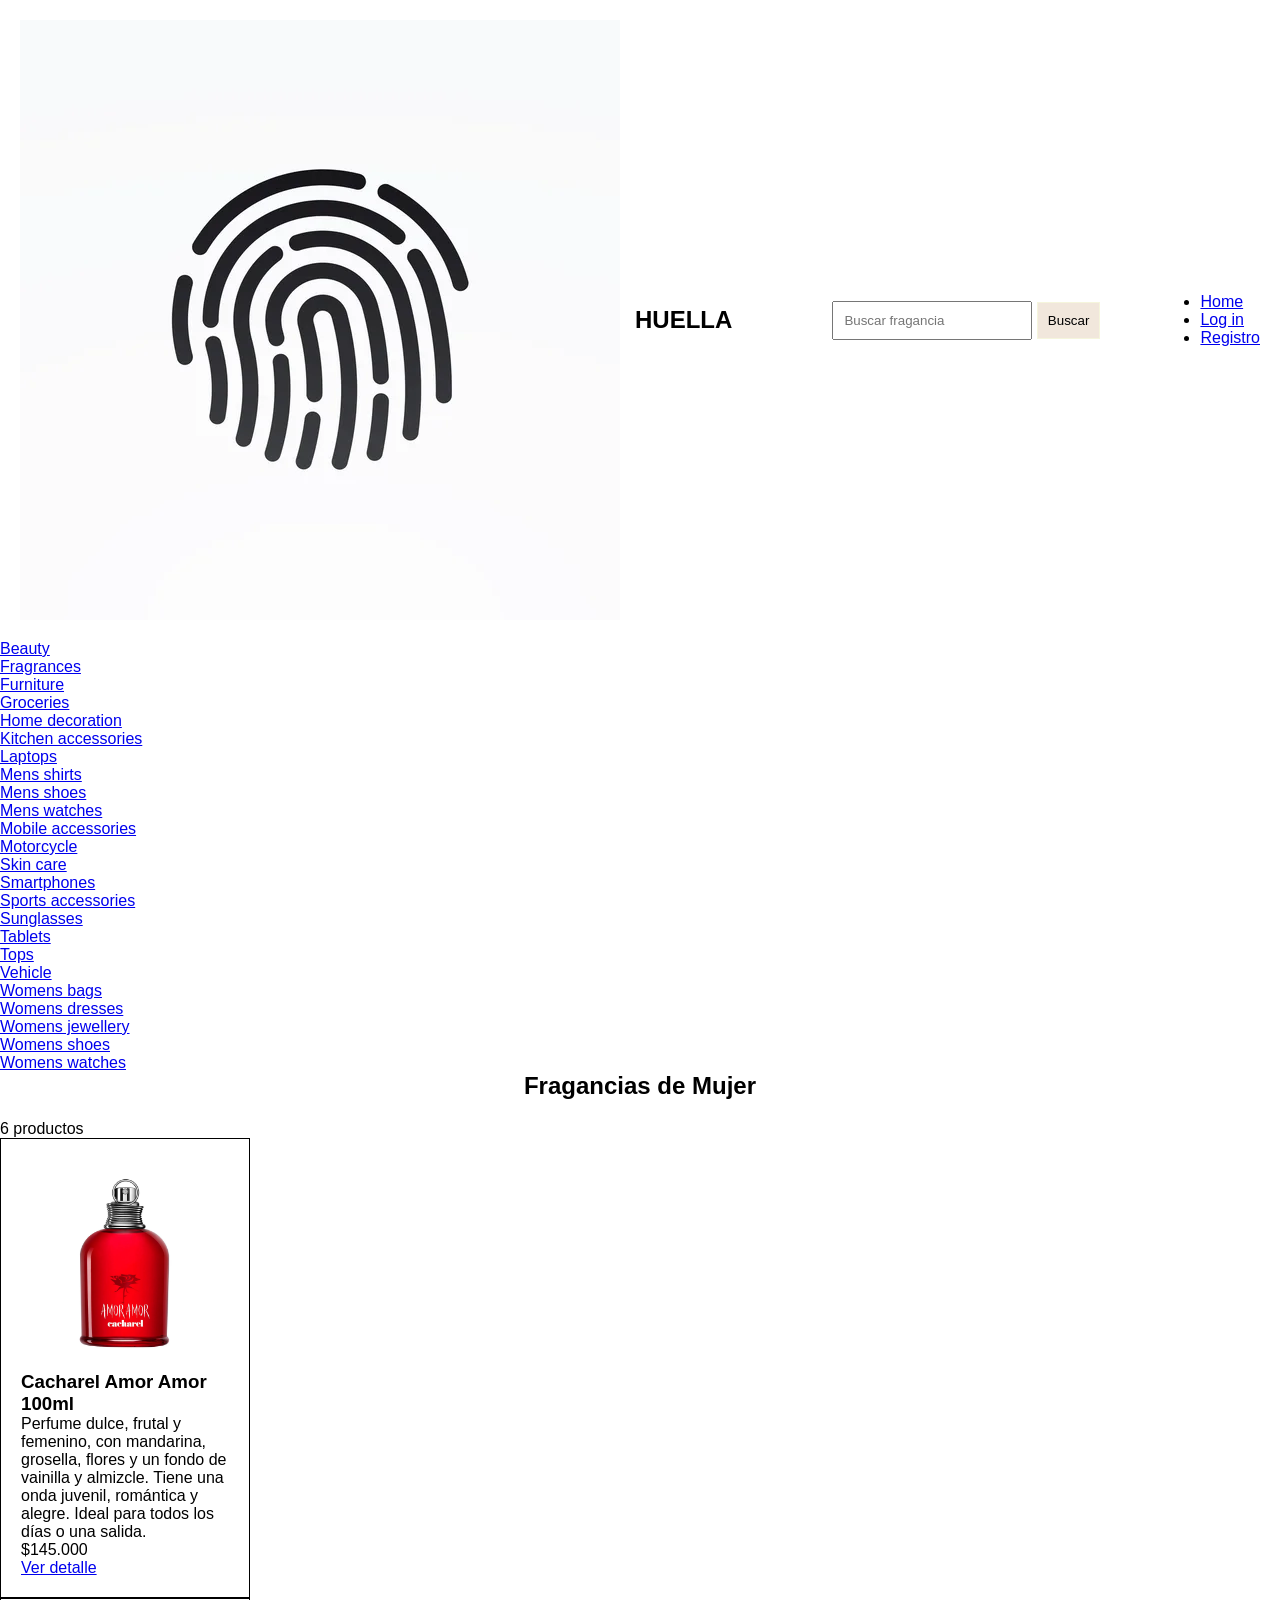
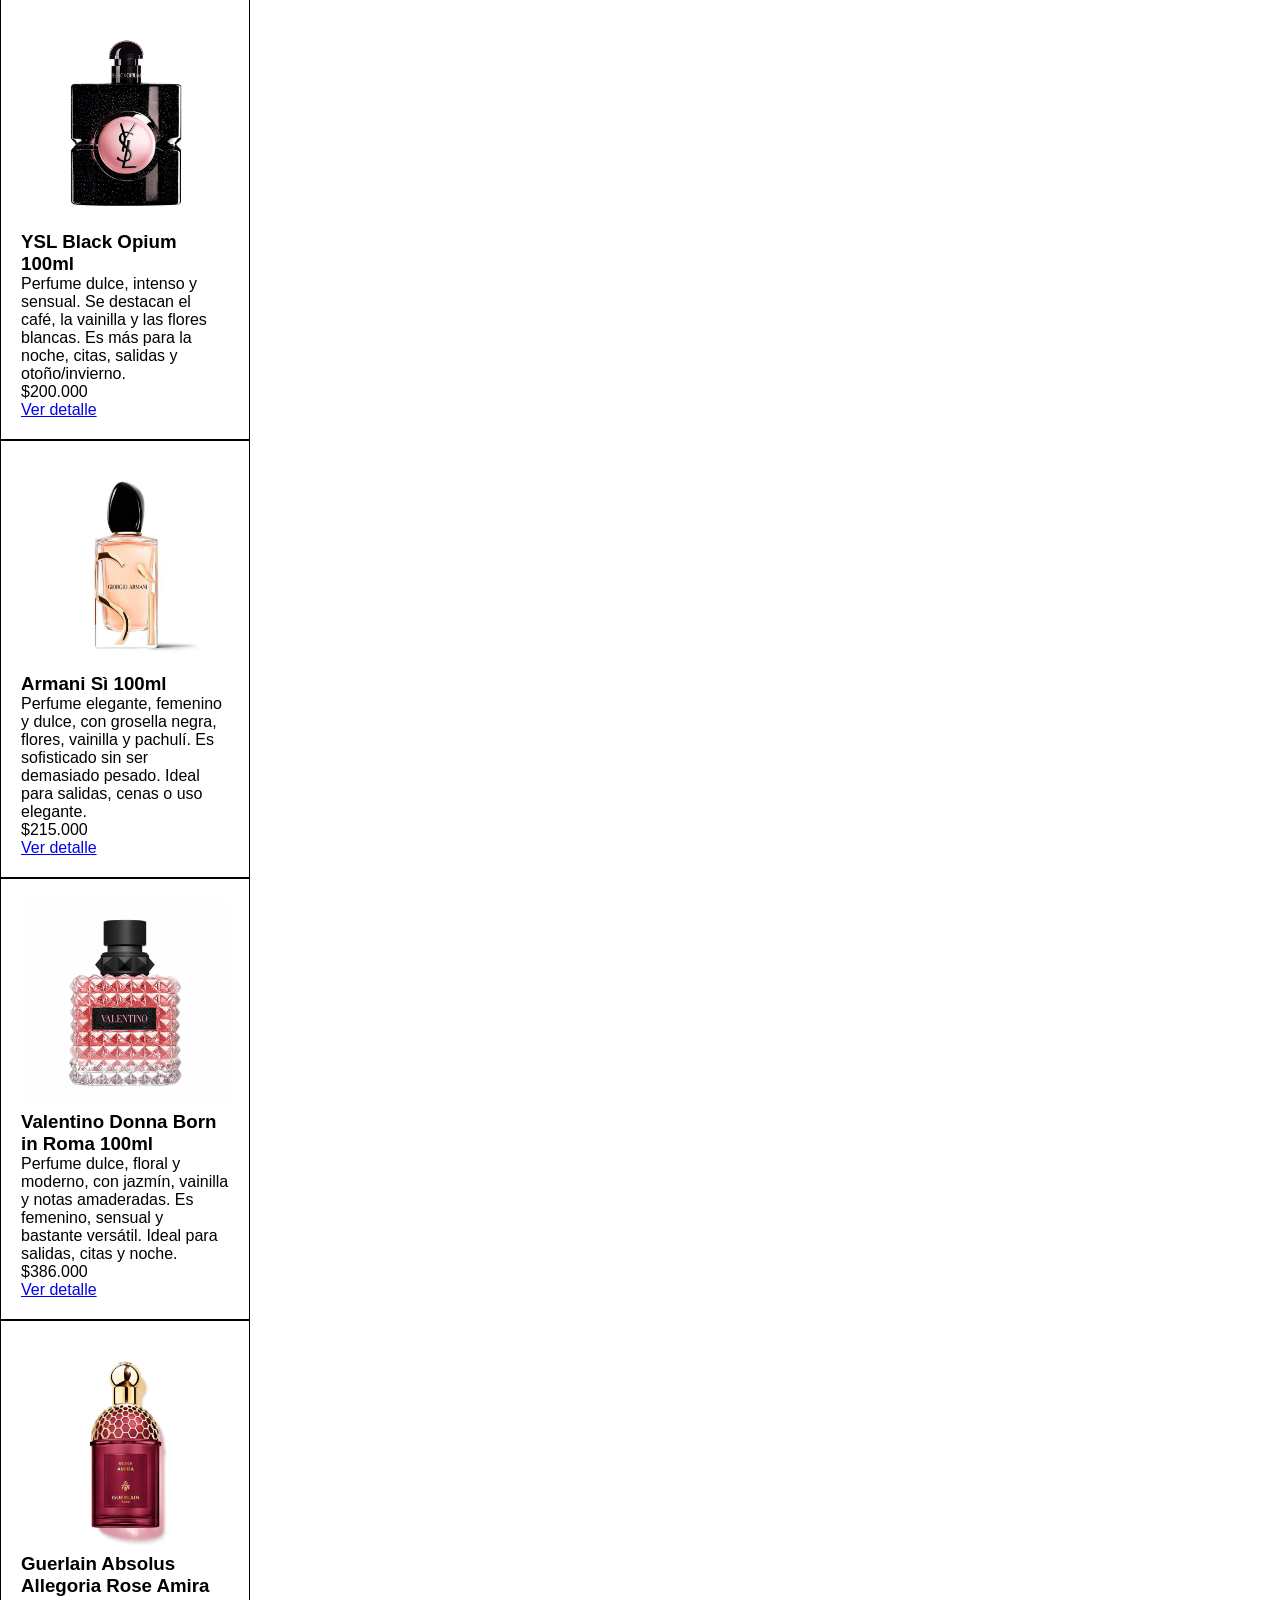
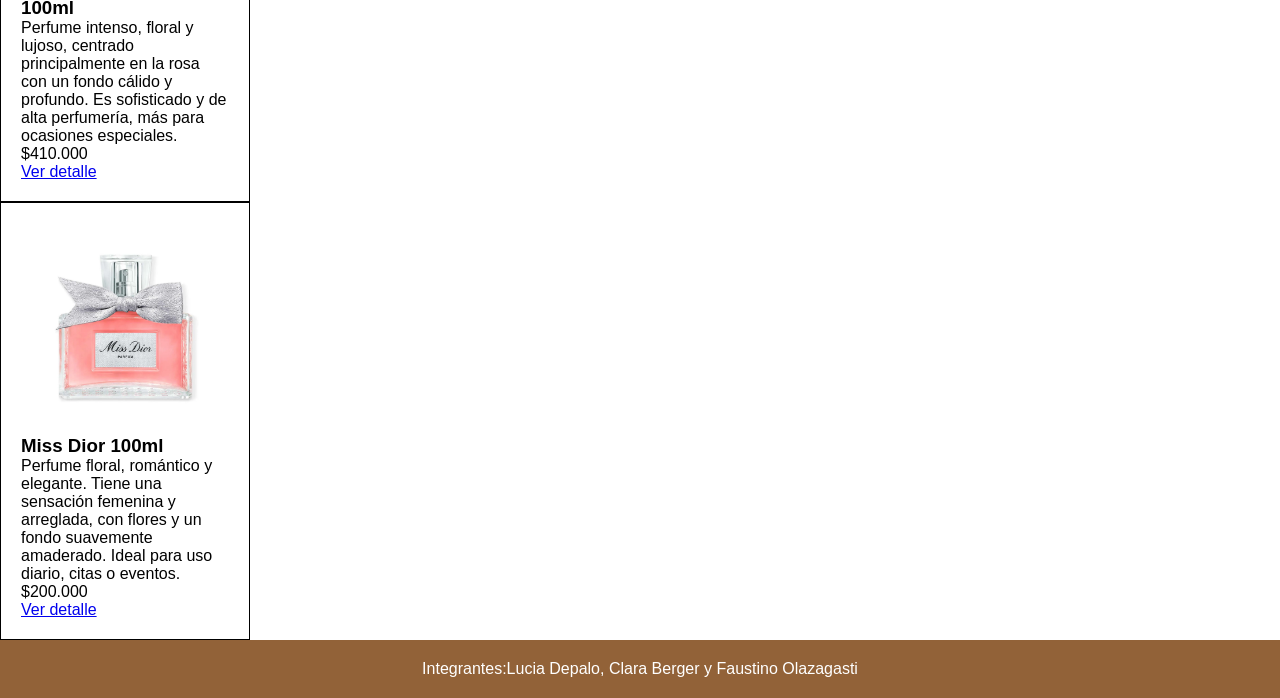
==== category.html @ 7665c1ec "Le pusimos mayusculas a todas las categorias" ====
<!DOCTYPE html>
<html lang="es">
<head>
    <meta charset="UTF-8">
    <link rel="stylesheet" href="./css/styles.css">
    <meta name="viewport" content="width=device-width, initial-scale=1.0">
    <title>Fragancias</title>
</head>
<body>
    <header class="header">
        <a class="marca" href="./index.html">
            <img class="headerlogoimg" src="./archivos.img/huella.jpg" alt="logo huella">
            <h1 class="headerlogotxt"> HUELLA </h1>
        </a>
    <form class="buscador" action="./searchresult.html" method="get">
        <input class="buscadorinput" type="text" name="busqueda" placeholder="Buscar fragancia">
        <button class="buscadorboton" type="submit">Buscar</button>
    </form>
        <nav class="navusuario">
            <ul class="navusuariolista">
                <li><a class="navusuariolink" href="./index.html">Home</a></li>
                <li><a class="navusuariolink" href="./login.html">Log in</a></li>
                <li><a class="navusuariolink" href="./register.html">Registro</a></li>
            </ul>
        </nav>
    </header>
    <nav>
        <ul class="navcategoriaslista">
            <li><a href="./category.html">Beauty</a></li>
            <li><a href="./category.html">Fragrances</a></li>
            <li><a href="./category.html">Furniture</a></li>
            <li><a href="./category.html">Groceries</a></li>
            <li><a href="./category.html">Home decoration</a></li>
            <li><a href="./category.html">Kitchen accessories</a></li>
            <li><a href="./category.html">Laptops</a></li>
            <li><a href="./category.html">Mens shirts</a></li>
            <li><a href="./category.html">Mens shoes</a></li>
            <li><a href="./category.html">Mens watches</a></li>
            <li><a href="./category.html">Mobile accessories</a></li>
            <li><a href="./category.html">Motorcycle</a></li>
            <li><a href="./category.html">Skin care</a></li>
            <li><a href="./category.html">Smartphones</a></li>
            <li><a href="./category.html">Sports accessories</a></li>
            <li><a href="./category.html">Sunglasses</a></li>
            <li><a href="./category.html">Tablets</a></li>
            <li><a href="./category.html">Tops</a></li>
            <li><a href="./category.html">Vehicle</a></li>
            <li><a href="./category.html">Womens bags</a></li>
            <li><a href="./category.html">Womens dresses</a></li>
            <li><a href="./category.html">Womens jewellery</a></li>
            <li><a href="./category.html">Womens shoes</a></li>
            <li><a href="./category.html">Womens watches</a></li>
        </ul>
    </nav>

    <main class="contenido">
    <section class="seccion" id="categoria">
        
        <div class="categoriacabecera">
        <h2 class="secciontitulo">Fragancias de Mujer</h2>
        <p class="contadorcategoria">6 productos</p>
        </div>

        <div class="grillaproductos">
         <article class="productocard">
            <div class="productocardimg">
            <img src="./archivos.img/cacharelamoramor.webp" alt="Perfume Cacharel Amor Amor">
            </div>

            <div class="productocardinfo">
            <h3>Cacharel Amor Amor 100ml</h3>
            <p>Perfume dulce, frutal y femenino, con mandarina, grosella, flores y un fondo de vainilla y almizcle. Tiene una onda juvenil, romántica y alegre. Ideal para todos los días o una salida.</p>
            <p>$145.000</p>
            <a href="./product.html">Ver detalle</a>
            </div>
        </article>
        <article class="productocard">
            <div class="productocardimg">
            <img src="./archivos.img/blackopiumysl.webp" alt="YSL Black Opium">
            </div>

            <div class="productocardinfo">
            <h3>YSL Black Opium 100ml</h3>
            <p> Perfume dulce, intenso y sensual. Se destacan el café, la vainilla y las flores blancas. Es más para la noche, citas, salidas y otoño/invierno.</p>
            <p>$200.000</p>
            <a href="./product.html">Ver detalle</a>
            </div>
        </article>
        <article class="productocard">
            <div class="productocardimg">
            <img src="./archivos.img/siarmani.webp" alt="Armani Sì">
            </div>

            <div class="productocardinfo">
            <h3>Armani Sì 100ml</h3>
            <p>Perfume elegante, femenino y dulce, con grosella negra, flores, vainilla y pachulí. Es sofisticado sin ser demasiado pesado. Ideal para salidas, cenas o uso elegante.</p>
             <p>$215.000</p>
            <a href="./product.html">Ver detalle</a>
            </div>
        </article>
         <article class="productocard">

            <div class="productocardimg">
            <img src="./archivos.img/valentinoborninroma.webp" alt="Valentino Donna Born in Roma">
            </div>

            <div class="productocardinfo">
            <h3>Valentino Donna Born in Roma 100ml</h3>
            <p> Perfume dulce, floral y moderno, con jazmín, vainilla y notas amaderadas. Es femenino, sensual y bastante versátil. Ideal para salidas, citas y noche.</p>
             <p>$386.000</p>
            <a href="./product.html">Ver detalle</a>
            </div>
        </article>
        <article class="productocard">
            <div class="productocardimg">
            <img src="./archivos.img/guerlianroseamira.webp" alt="Guerlain Absolus Allegoria Rose Amira">
            </div>

            <div class="productocardinfo">
            <h3>Guerlain Absolus Allegoria Rose Amira 100ml</h3>
            <p>Perfume intenso, floral y lujoso, centrado principalmente en la rosa con un fondo cálido y profundo. Es sofisticado y de alta perfumería, más para ocasiones especiales.</p>
             <p>$410.000</p>
            <a href="./product.html">Ver detalle</a>
              <div class="productocardinfo"></div>
        </article>
        <article class="productocard">
            <div class="productocardimg">
            <img src="./archivos.img/missdior.webp" alt="Miss Dior">
            </div>

            <div class="productocardinfo">
            <h3>Miss Dior 100ml</h3>
            <p> Perfume floral, romántico y elegante. Tiene una sensación femenina y arreglada, con flores y un fondo suavemente amaderado. Ideal para uso diario, citas o eventos.</p>
            <p>$200.000</p>
            <a href="./product.html">Ver detalle</a>
            </div>
        </article>
        </div>
    </section>
</main>
    <footer class="footer">
        <p class="footertexto">Integrantes:Lucia Depalo, Clara Berger y Faustino Olazagasti</p>
    </footer>

</body>
</html>
---- css/styles.css ----
*{
    box-sizing: border-box;
    margin: 0; 
    padding: 0;
}

body {
    font-family: Arial, sans-serif;
}

header {
    display: flex;
    justify-content: space-between;
    align-items: center;
    padding: 20px;
}
header h1 {
    font-size: 24px;
    color: black;
    margin-left: 15px;
}

.logo {
    width: 70px;
}
header input {
    padding: 10px;
    width: 200px;
}
header form {
    padding: 10px;
}
header button {
    padding: 10px;
    background-color:rgb(241, 231, 220) ;
    color: black;
    border: 1px solid beige;
}

.formulario {
    width: 450px;
    padding: 20px;
    border: 1px solid beige;
    background-color: rgb(241, 231, 220);
}
.formularioinput {
    width: 100%;
    padding: 10px;
}
.formularioespacio {
    margin-bottom: 15px;
}
.formulariolink {
    display: block;
    text-align: center;
    margin-top: 15px;
    color: black;
}
.botoningresar {
    width: 100%;
    padding: 10px;
    background-color: rgb(146, 98, 56);
    color: white;
    border: none;
}
.secciontitulo {
    text-align: center;
    margin-bottom: 20px;
}
.marca{
    display: flex;
    align-items: center;
    text-decoration: none;
}

.nav-principal ul{
    display: flex;
    list-style: none;
}
.nav-principal li{
    padding: 10px;
    
}
.nav-principal a {
    color: black;
    text-decoration: none;
}
.nav-secundario {
    width: 200px;
    padding: 20px;
    background-color: rgb(241, 231, 220);
}

.nav-secundario ul{
    display: flex;
    flex-direction: column;
    list-style: none;
}

.nav-secundario li {
    padding: 10px;
    border-bottom: 1px solid black;
}
.nav-secundario a {
    color: black;
    text-decoration: none;
}
article {
    width: 250px;
    padding: 20px;
    border: 1px solid black;
}

article img {
    width: 100%;
}

.contenedor-productos {
    display: flex;
    flex-wrap: wrap;
    justify-content: space-between;
    padding: 20px;
}

.contenido-principal {
    display: flex;
}

.contenido-productos {
    display: flex;
    flex-direction: column;
}

.boton-detalle {
    background-color: rgb(146, 98, 56);
    color: white; 
    padding: 10px;
    text-decoration: none;
}
.contenido-login {
    width: 100%;
    display: flex;
    justify-content: center;
    align-items: flex-start;
    padding: 200px;

}
.contenido-register {
    width: 100%;
    display: flex;
    justify-content: center;
    align-items: flex-start;
    padding: 200px;
}

.imagen-blackopium {
    width: 550px;
    padding: 30px;
}
.nombre-perfume{
    font-size: 32px;
    margin: 10px 0;
}
.contenido-blackopium {
     width: 100%;
    padding: 30px;
}
.detalle-blackopium {
    padding: 20px;
}
.producto-info {
    width: 450px;
    padding: 30px;
    margin: 80px;
}
.producto-imagen {
    display: flex;
    align-items: center;
    justify-content: space-between;

}
.precio {
    font-size: 24px;
    font-weight: bold;
    margin: 20px 0;
}
.marca-product {
    font-size: 20px;
}
.datos-producto {
    background-color: rgb(241, 231, 220);
    padding: 15px;
}
.datos-producto ul {
    display: flex;
    list-style: none;
}
.datos-producto li {
    background-color: white;
    padding: 8px;
    margin: 5px;
}
.reviews {
    margin: 20px;
}
.reviews article {
    width: 30%;
    padding: 25px;
    border: 2px solid beige;
}
.reviews-contenedor {
    display: flex;
    flex-wrap: wrap;
    justify-content: space-between;
}

footer{
    padding: 20px;
    text-align: center;
    background-color: rgb(146, 98, 56);
    color: white;
}

@media (max-width: 768px){
header {
   flex-direction: column;
}
.contenido-principal{
    flex-direction: column;
}
article{
    width: 100%;
}
.nav-secundario {
    width: 100%;
}
.nav-principal ul{
    justify-content: center;
}
.nav-principal li{
   padding: 7px;
}
header form{
    padding: 10px;
}
header input {
    padding: 8px;
}
header button {
    padding: 8px;
}
}
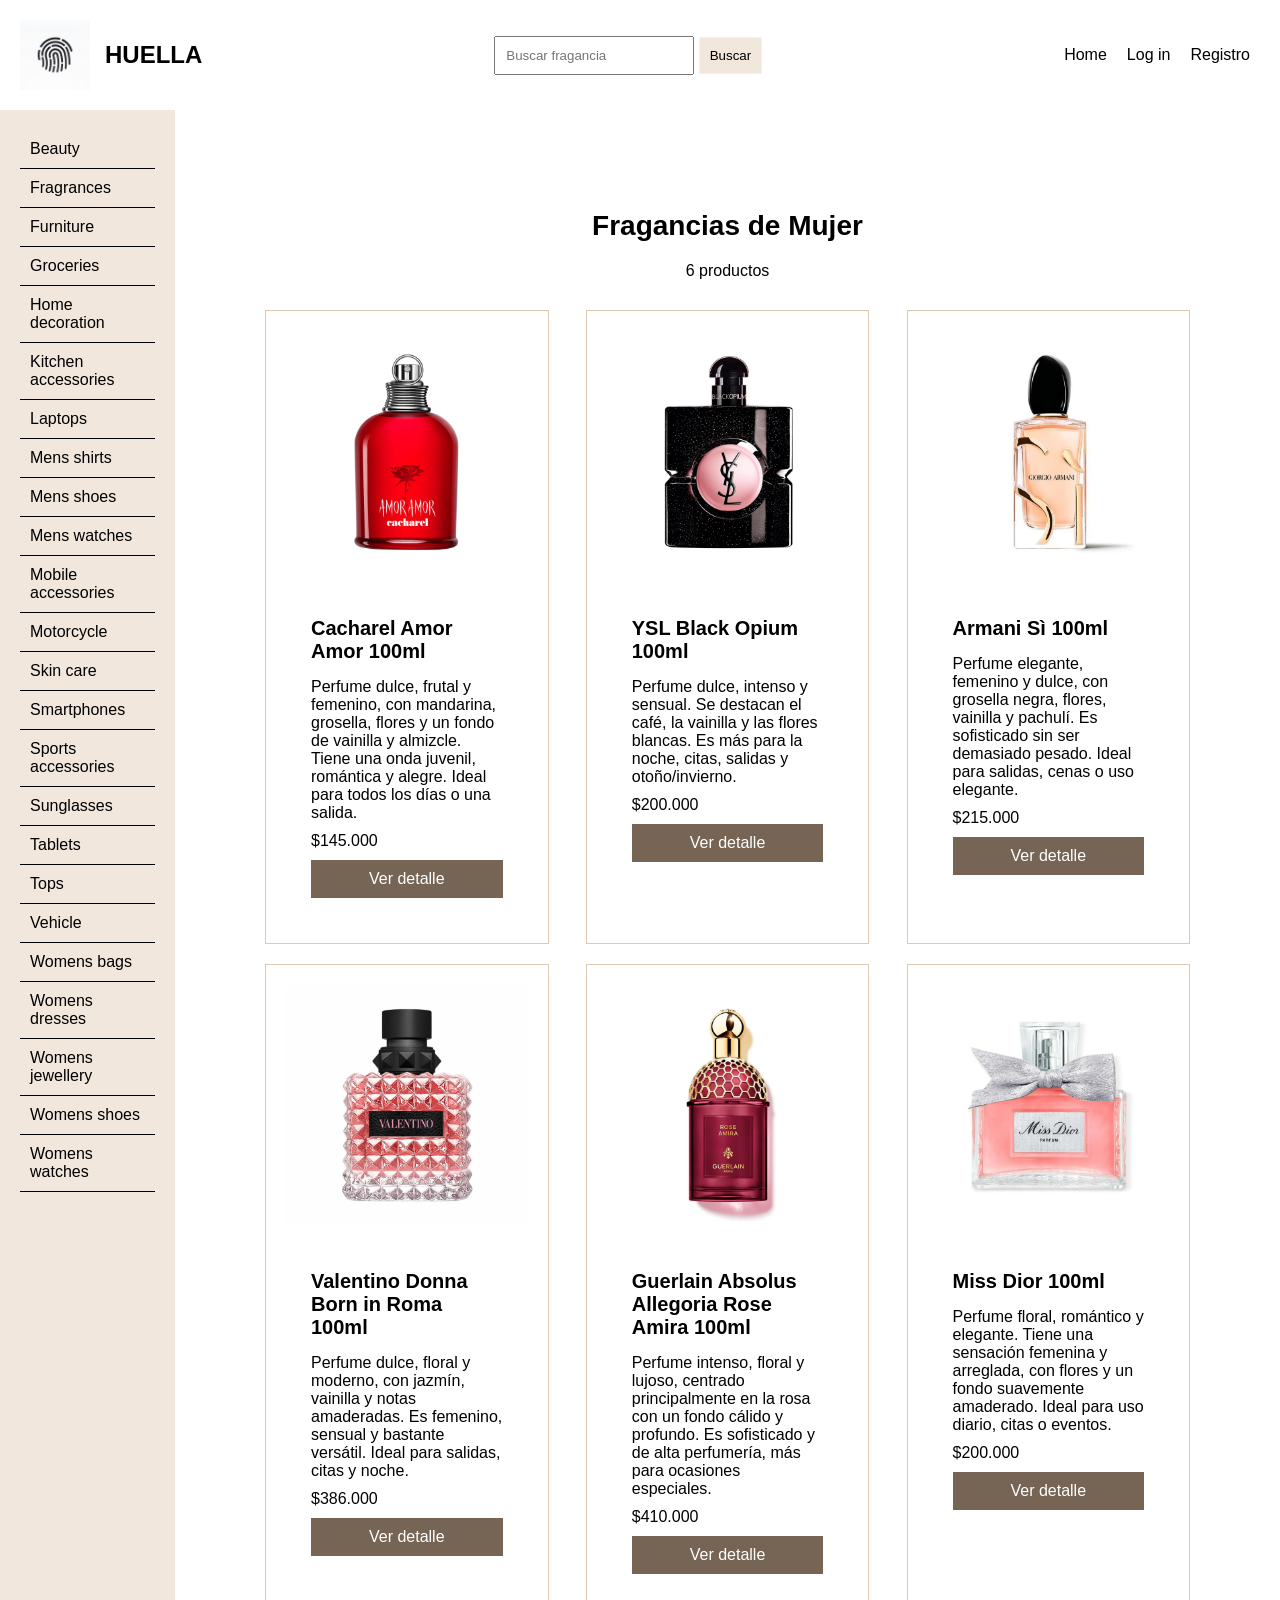
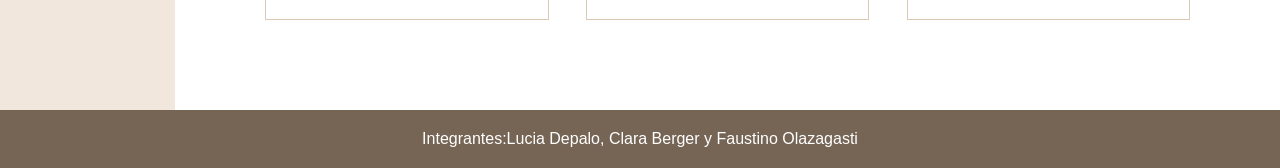
==== commit 32bbb508: "ya casi terminamos el css" ====
--- a/category.html
+++ b/category.html
@@ -9,14 +9,14 @@
 <body>
     <header class="header">
         <a class="marca" href="./index.html">
-            <img class="headerlogoimg" src="./archivos.img/huella.jpg" alt="logo huella">
+            <img class="logo" src="./archivos.img/huella.jpg" alt="logo huella">
             <h1 class="headerlogotxt"> HUELLA </h1>
         </a>
     <form class="buscador" action="./searchresult.html" method="get">
         <input class="buscadorinput" type="text" name="busqueda" placeholder="Buscar fragancia">
         <button class="buscadorboton" type="submit">Buscar</button>
     </form>
-        <nav class="navusuario">
+        <nav class="nav-principal">
             <ul class="navusuariolista">
                 <li><a class="navusuariolink" href="./index.html">Home</a></li>
                 <li><a class="navusuariolink" href="./login.html">Log in</a></li>
@@ -24,8 +24,9 @@
             </ul>
         </nav>
     </header>
-    <nav>
-        <ul class="navcategoriaslista">
+    <div class="contenido-principal">
+    <nav class="nav-secundario">
+        <ul>
             <li><a href="./category.html">Beauty</a></li>
             <li><a href="./category.html">Fragrances</a></li>
             <li><a href="./category.html">Furniture</a></li>
@@ -121,7 +122,7 @@
             <p>Perfume intenso, floral y lujoso, centrado principalmente en la rosa con un fondo cálido y profundo. Es sofisticado y de alta perfumería, más para ocasiones especiales.</p>
              <p>$410.000</p>
             <a href="./product.html">Ver detalle</a>
-              <div class="productocardinfo"></div>
+        </div>
         </article>
         <article class="productocard">
             <div class="productocardimg">
@@ -138,6 +139,7 @@
         </div>
     </section>
 </main>
+ </div>
     <footer class="footer">
         <p class="footertexto">Integrantes:Lucia Depalo, Clara Berger y Faustino Olazagasti</p>
     </footer>
--- a/css/styles.css
+++ b/css/styles.css
@@ -59,7 +59,7 @@
 .botoningresar {
     width: 100%;
     padding: 10px;
-    background-color: rgb(146, 98, 56);
+    background-color: rgb(118, 101, 85);
     color: white;
     border: none;
 }
@@ -108,7 +108,7 @@
 article {
     width: 250px;
     padding: 20px;
-    border: 1px solid black;
+    border: 1px solid  rgb(221, 201, 180);
 }
 
 article img {
@@ -118,8 +118,16 @@
 .contenedor-productos {
     display: flex;
     flex-wrap: wrap;
-    justify-content: space-between;
-    padding: 20px;
+    justify-content: space-around;
+    padding: 20px;
+}
+.contenedor-productos article {
+    width: 18%;
+    margin: 10px;
+}
+
+.contenedor-productos article h3 {
+    margin: 10px 0;
 }
 
 .contenido-principal {
@@ -132,10 +140,13 @@
 }
 
 .boton-detalle {
-    background-color: rgb(146, 98, 56);
+    background-color: rgb(118, 101, 85);
     color: white; 
     padding: 10px;
     text-decoration: none;
+    display: block;
+    margin: 10px 0;
+    text-align: center;
 }
 .contenido-login {
     width: 100%;
@@ -143,7 +154,6 @@
     justify-content: center;
     align-items: flex-start;
     padding: 200px;
-
 }
 .contenido-register {
     width: 100%;
@@ -160,6 +170,10 @@
 .nombre-perfume{
     font-size: 32px;
     margin: 10px 0;
+}
+.parrafo-producto {
+    font-size: 16px;
+    margin: 15px 0;
 }
 .contenido-blackopium {
      width: 100%;
@@ -173,6 +187,9 @@
     padding: 30px;
     margin: 80px;
 }
+.producto-info p {
+    margin: 10px 0;
+}
 .producto-imagen {
     display: flex;
     align-items: center;
@@ -180,7 +197,7 @@
 
 }
 .precio {
-    font-size: 24px;
+    font-size: 20px;
     font-weight: bold;
     margin: 20px 0;
 }
@@ -188,8 +205,8 @@
     font-size: 20px;
 }
 .datos-producto {
-    background-color: rgb(241, 231, 220);
-    padding: 15px;
+    background-color: rgb(249, 243, 236);
+    padding: 20px;
 }
 .datos-producto ul {
     display: flex;
@@ -198,28 +215,148 @@
 .datos-producto li {
     background-color: white;
     padding: 8px;
-    margin: 5px;
+    margin: 15px;
 }
 .reviews {
-    margin: 20px;
+    margin: 30px;
+}
+.reviews h2 {
+    margin: 0 0 20px 0;
 }
 .reviews article {
     width: 30%;
     padding: 25px;
-    border: 2px solid beige;
+    border: 2px solid rgb(221, 201, 180);
 }
 .reviews-contenedor {
     display: flex;
     flex-wrap: wrap;
     justify-content: space-between;
 }
+.review-rating {
+    font-size: 22px;
+    font-weight: bold;
+    color: rgb(221, 201, 180);
+    margin: 20px 0;
+}
+
+.review-comentario {
+    font-size: 16px;
+    margin: 10px 0;
+}
+
+.review-usuario {
+    font-size: 15px;
+    font-weight: bold;
+    margin: 20px 0;
+}
+
+.review-fecha {
+    font-size: 13px;
+    color: rgb(118, 101, 85)
+}
+
+
+
+
+.contenido {
+    width: 100%;
+    padding: 80px;
+}
+.productocard {
+    width: 600px;
+    display: flex;
+    flex-direction: column;
+    align-items: center;
+    padding: 25px;
+    border: 1px solid rgb(221, 201, 180);
+}
+
+.productocardimg img {
+    width: 180px;
+}
+
+.productocardinfo {
+    padding: 25px;
+}
+.productocardinfo h3 {
+    font-size: 22px;
+    margin: 0 0 15px 0;
+}
+.precio-search {
+    font-size: 22px;
+    font-weight: bold;
+    margin: 15px 0;
+}
+.secciontitulo {
+    font-size: 28px;
+    margin: 20px 0;
+}
+
+.resultadosquery {
+    font-size: 16px;
+    margin: 15px 0;
+}
+.boton-search {
+    display: block;
+    background-color: black;
+    color: white;
+    padding: 10px;
+    text-decoration: none;
+    text-align: center;
+}
+
+
+
+
+
+
+.grillaproductos {
+    display: flex;
+    flex-wrap: wrap;
+    justify-content: space-between;
+}
+
+.grillaproductos .productocard {
+    width: 30%;
+    padding: 20px;
+    margin: 10px;
+}
+
+.grillaproductos .productocard img {
+    width: 100%;
+}
+.productocard h3 {
+    font-size: 20px;
+    margin: 15px 0;
+}
+
+.productocard p {
+    margin: 10px 0;
+}
+.productocard a {
+    display: block;
+    background-color: rgb(118, 101, 85);
+    color: white;
+    padding: 10px;
+    text-decoration: none;
+    text-align: center;
+}
+.categoriacabecera {
+    text-align: center;
+    margin: 20px;
+}
 
 footer{
     padding: 20px;
     text-align: center;
-    background-color: rgb(146, 98, 56);
+    background-color: rgb(118, 101, 85);
     color: white;
 }
+
+
+
+
 
 @media (max-width: 768px){
 header {
@@ -240,6 +377,7 @@
 .nav-principal li{
    padding: 7px;
 }
+
 header form{
     padding: 10px;
 }
@@ -249,5 +387,38 @@
 header button {
     padding: 8px;
 }
-}
-
+.grillaproductos .productocard {
+    width: 100%;
+}
+.productocard {
+    width: 100%;
+}
+
+.productocardinfo {
+    padding: 20px;
+}
+.reviews {
+    flex-direction: column;
+}
+
+.reviews article {
+    width: 100%;
+}
+.imagen-blackopium {
+    width: 100%;
+}
+.producto-imagen {
+    flex-direction: column;
+}
+
+.imagen-blackopium {
+    width: 100%;
+}
+
+.producto-info {
+    width: 100%;
+    margin: 0;
+    padding: 20px;
+}
+}
+
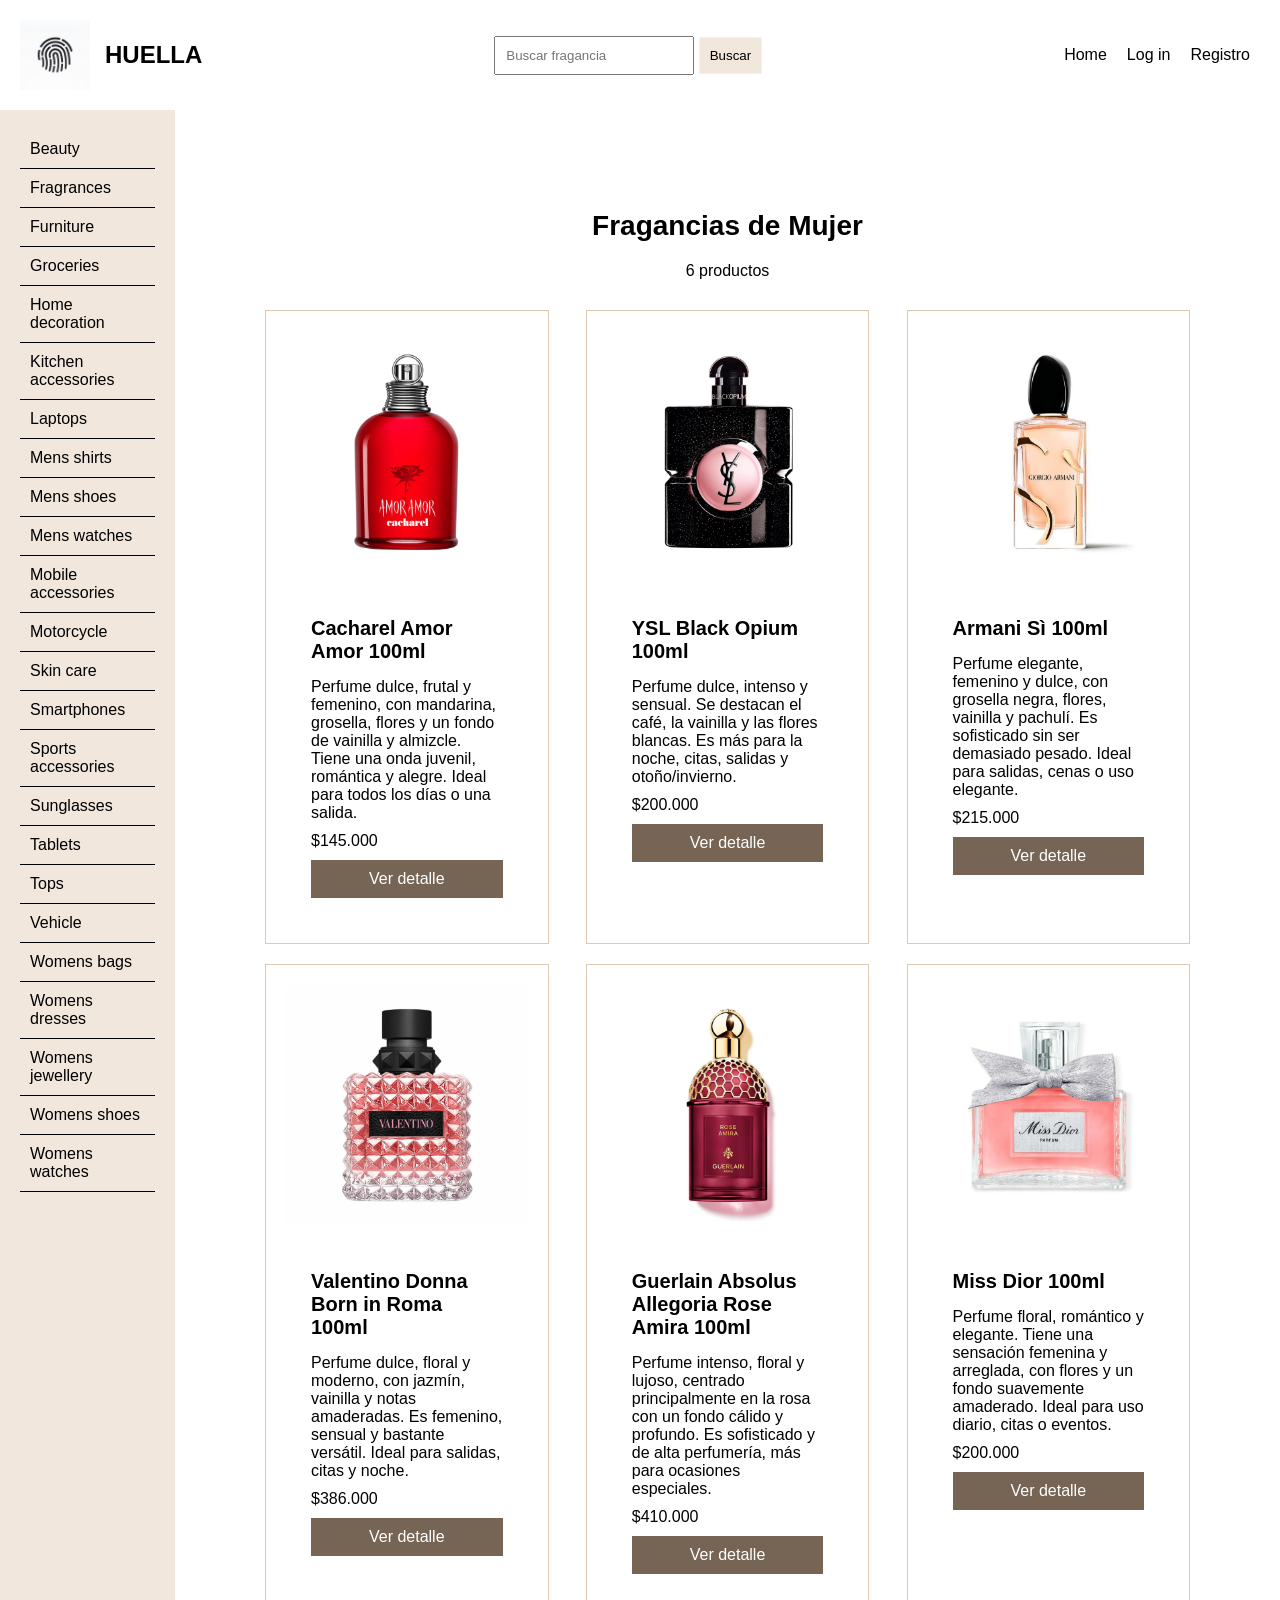
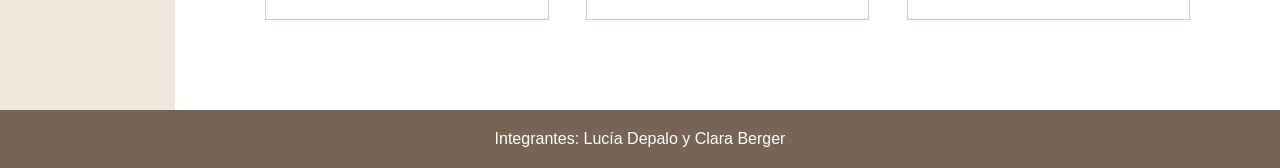
==== commit 356063f8: "terminamos el punto 2" ====
--- a/category.html
+++ b/category.html
@@ -140,9 +140,8 @@
     </section>
 </main>
  </div>
-    <footer class="footer">
-        <p class="footertexto">Integrantes:Lucia Depalo, Clara Berger y Faustino Olazagasti</p>
+ <footer class="footer">
+        <p class="footertexto">Integrantes: Lucía Depalo y Clara Berger </p>
     </footer>
-
 </body>
 </html>
--- a/css/styles.css
+++ b/css/styles.css
@@ -387,13 +387,15 @@
 header button {
     padding: 8px;
 }
+.contenedor-productos article {
+    width: 100%;
+}
 .grillaproductos .productocard {
     width: 100%;
 }
 .productocard {
     width: 100%;
-}
-
+}git
 .productocardinfo {
     padding: 20px;
 }
@@ -420,5 +422,16 @@
     margin: 0;
     padding: 20px;
 }
-}
-
+.formulario {
+    width: 100%;
+}
+
+.contenido-login {
+    width: 100%;
+    padding: 20px;
+}
+.contenido-register {
+    padding: 20px;
+}
+}
+
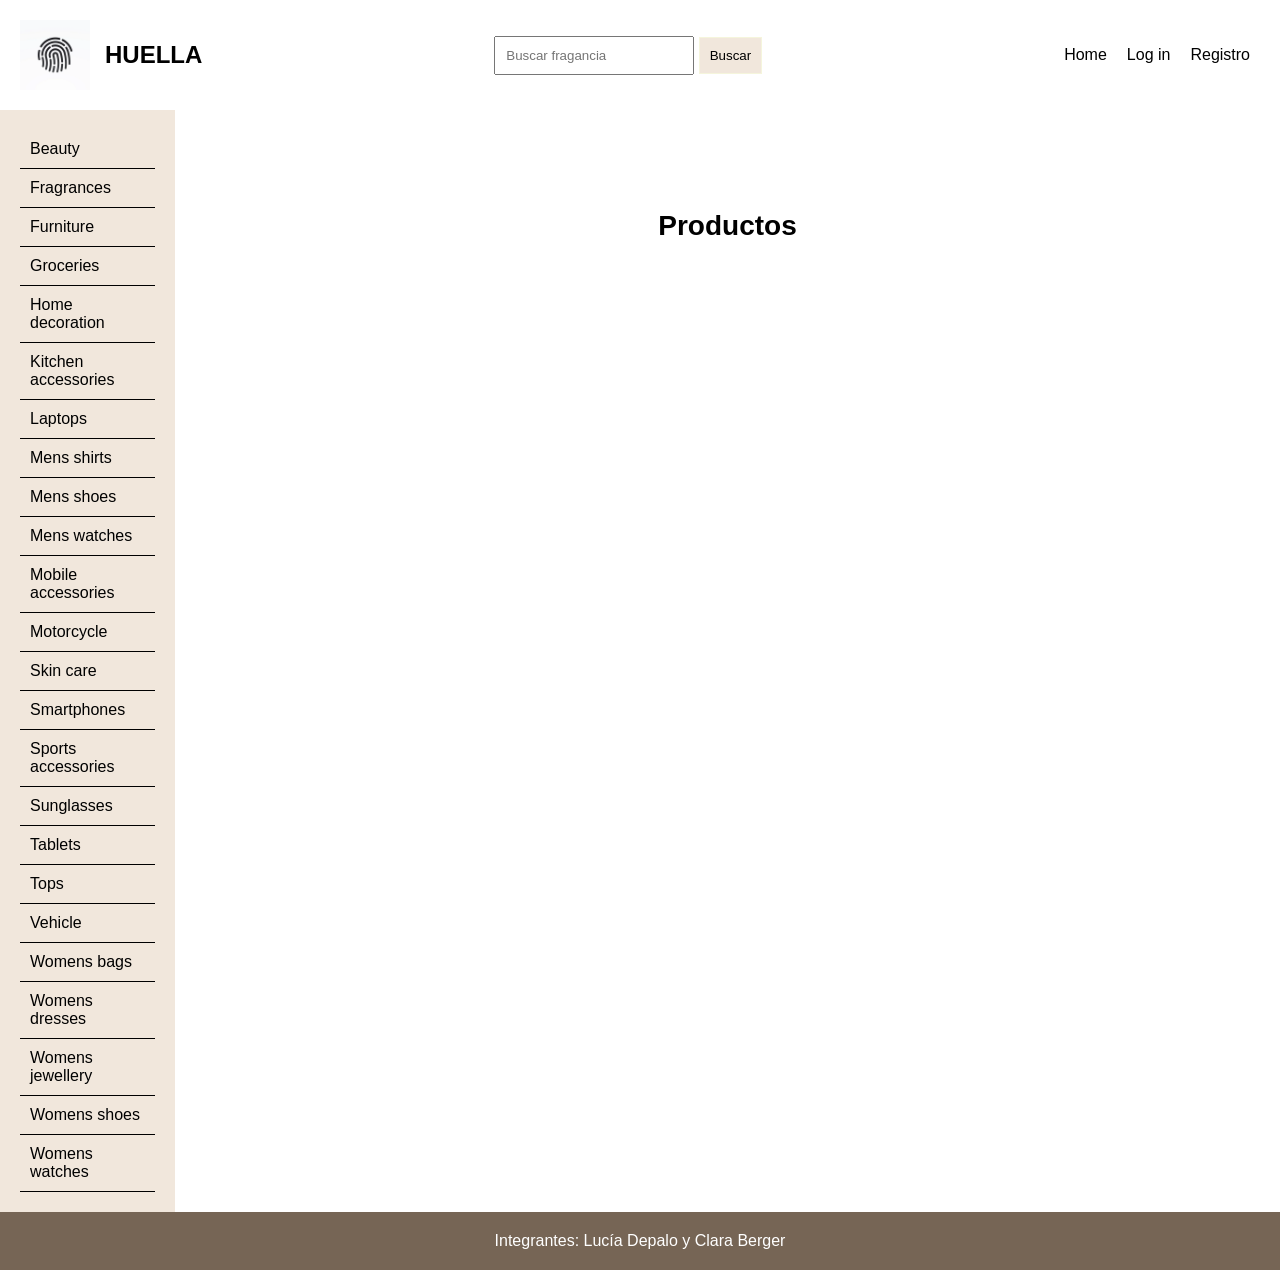
==== commit ab5e8013: "termine el punto 6 y cambie el src del logo de huella en todos los html" ====
--- a/category.html
+++ b/category.html
@@ -9,13 +9,14 @@
 <body>
     <header class="header">
         <a class="marca" href="./index.html">
-            <img class="logo" src="./archivos.img/huella.jpg" alt="logo huella">
+            <img class="logo" src="./img/huella.jpg" alt="logo huella">
             <h1 class="headerlogotxt"> HUELLA </h1>
         </a>
-    <form class="buscador" action="./searchresult.html" method="get">
-        <input class="buscadorinput" type="text" name="busqueda" placeholder="Buscar fragancia">
-        <button class="buscadorboton" type="submit">Buscar</button>
-    </form>
+   <form class="buscador form-busqueda" action="./search-results.html" method="get">
+    <input class="buscadorinput" type="text" name="busqueda" placeholder="Buscar fragancia">
+    <button class="buscadorboton" type="submit">Buscar</button>
+    <p class="error-busqueda"></p>
+</form>
         <nav class="nav-principal">
             <ul class="navusuariolista">
                 <li><a class="navusuariolink" href="./index.html">Home</a></li>
@@ -26,7 +27,7 @@
     </header>
     <div class="contenido-principal">
     <nav class="nav-secundario">
-        <ul>
+        <ul class="lista-categorias"> 
             <li><a href="./category.html">Beauty</a></li>
             <li><a href="./category.html">Fragrances</a></li>
             <li><a href="./category.html">Furniture</a></li>
@@ -54,94 +55,22 @@
         </ul>
     </nav>
 
-    <main class="contenido">
-    <section class="seccion" id="categoria">
-        
-        <div class="categoriacabecera">
-        <h2 class="secciontitulo">Fragancias de Mujer</h2>
-        <p class="contadorcategoria">6 productos</p>
+<main class="contenido">
+<section class="seccion" id="categoria">
+    <div class="categoriacabecera">
+        <h2 class="secciontitulo">Productos</h2>
+        <p class="contadorcategoria"></p>
         </div>
+    <div class="grillaproductos">
+    </div>
+</section>
+    </main>
+ </div>
 
-        <div class="grillaproductos">
-         <article class="productocard">
-            <div class="productocardimg">
-            <img src="./archivos.img/cacharelamoramor.webp" alt="Perfume Cacharel Amor Amor">
-            </div>
-
-            <div class="productocardinfo">
-            <h3>Cacharel Amor Amor 100ml</h3>
-            <p>Perfume dulce, frutal y femenino, con mandarina, grosella, flores y un fondo de vainilla y almizcle. Tiene una onda juvenil, romántica y alegre. Ideal para todos los días o una salida.</p>
-            <p>$145.000</p>
-            <a href="./product.html">Ver detalle</a>
-            </div>
-        </article>
-        <article class="productocard">
-            <div class="productocardimg">
-            <img src="./archivos.img/blackopiumysl.webp" alt="YSL Black Opium">
-            </div>
-
-            <div class="productocardinfo">
-            <h3>YSL Black Opium 100ml</h3>
-            <p> Perfume dulce, intenso y sensual. Se destacan el café, la vainilla y las flores blancas. Es más para la noche, citas, salidas y otoño/invierno.</p>
-            <p>$200.000</p>
-            <a href="./product.html">Ver detalle</a>
-            </div>
-        </article>
-        <article class="productocard">
-            <div class="productocardimg">
-            <img src="./archivos.img/siarmani.webp" alt="Armani Sì">
-            </div>
-
-            <div class="productocardinfo">
-            <h3>Armani Sì 100ml</h3>
-            <p>Perfume elegante, femenino y dulce, con grosella negra, flores, vainilla y pachulí. Es sofisticado sin ser demasiado pesado. Ideal para salidas, cenas o uso elegante.</p>
-             <p>$215.000</p>
-            <a href="./product.html">Ver detalle</a>
-            </div>
-        </article>
-         <article class="productocard">
-
-            <div class="productocardimg">
-            <img src="./archivos.img/valentinoborninroma.webp" alt="Valentino Donna Born in Roma">
-            </div>
-
-            <div class="productocardinfo">
-            <h3>Valentino Donna Born in Roma 100ml</h3>
-            <p> Perfume dulce, floral y moderno, con jazmín, vainilla y notas amaderadas. Es femenino, sensual y bastante versátil. Ideal para salidas, citas y noche.</p>
-             <p>$386.000</p>
-            <a href="./product.html">Ver detalle</a>
-            </div>
-        </article>
-        <article class="productocard">
-            <div class="productocardimg">
-            <img src="./archivos.img/guerlianroseamira.webp" alt="Guerlain Absolus Allegoria Rose Amira">
-            </div>
-
-            <div class="productocardinfo">
-            <h3>Guerlain Absolus Allegoria Rose Amira 100ml</h3>
-            <p>Perfume intenso, floral y lujoso, centrado principalmente en la rosa con un fondo cálido y profundo. Es sofisticado y de alta perfumería, más para ocasiones especiales.</p>
-             <p>$410.000</p>
-            <a href="./product.html">Ver detalle</a>
-        </div>
-        </article>
-        <article class="productocard">
-            <div class="productocardimg">
-            <img src="./archivos.img/missdior.webp" alt="Miss Dior">
-            </div>
-
-            <div class="productocardinfo">
-            <h3>Miss Dior 100ml</h3>
-            <p> Perfume floral, romántico y elegante. Tiene una sensación femenina y arreglada, con flores y un fondo suavemente amaderado. Ideal para uso diario, citas o eventos.</p>
-            <p>$200.000</p>
-            <a href="./product.html">Ver detalle</a>
-            </div>
-        </article>
-        </div>
-    </section>
-</main>
- </div>
- <footer class="footer">
+    <footer class="footer">
         <p class="footertexto">Integrantes: Lucía Depalo y Clara Berger </p>
     </footer>
+    
+    <script src="./js/category.js"></script>
 </body>
 </html>
--- a/css/styles.css
+++ b/css/styles.css
@@ -122,7 +122,7 @@
     padding: 20px;
 }
 .contenedor-productos article {
-    width: 18%;
+    width: 220px;
     margin: 10px;
 }
 
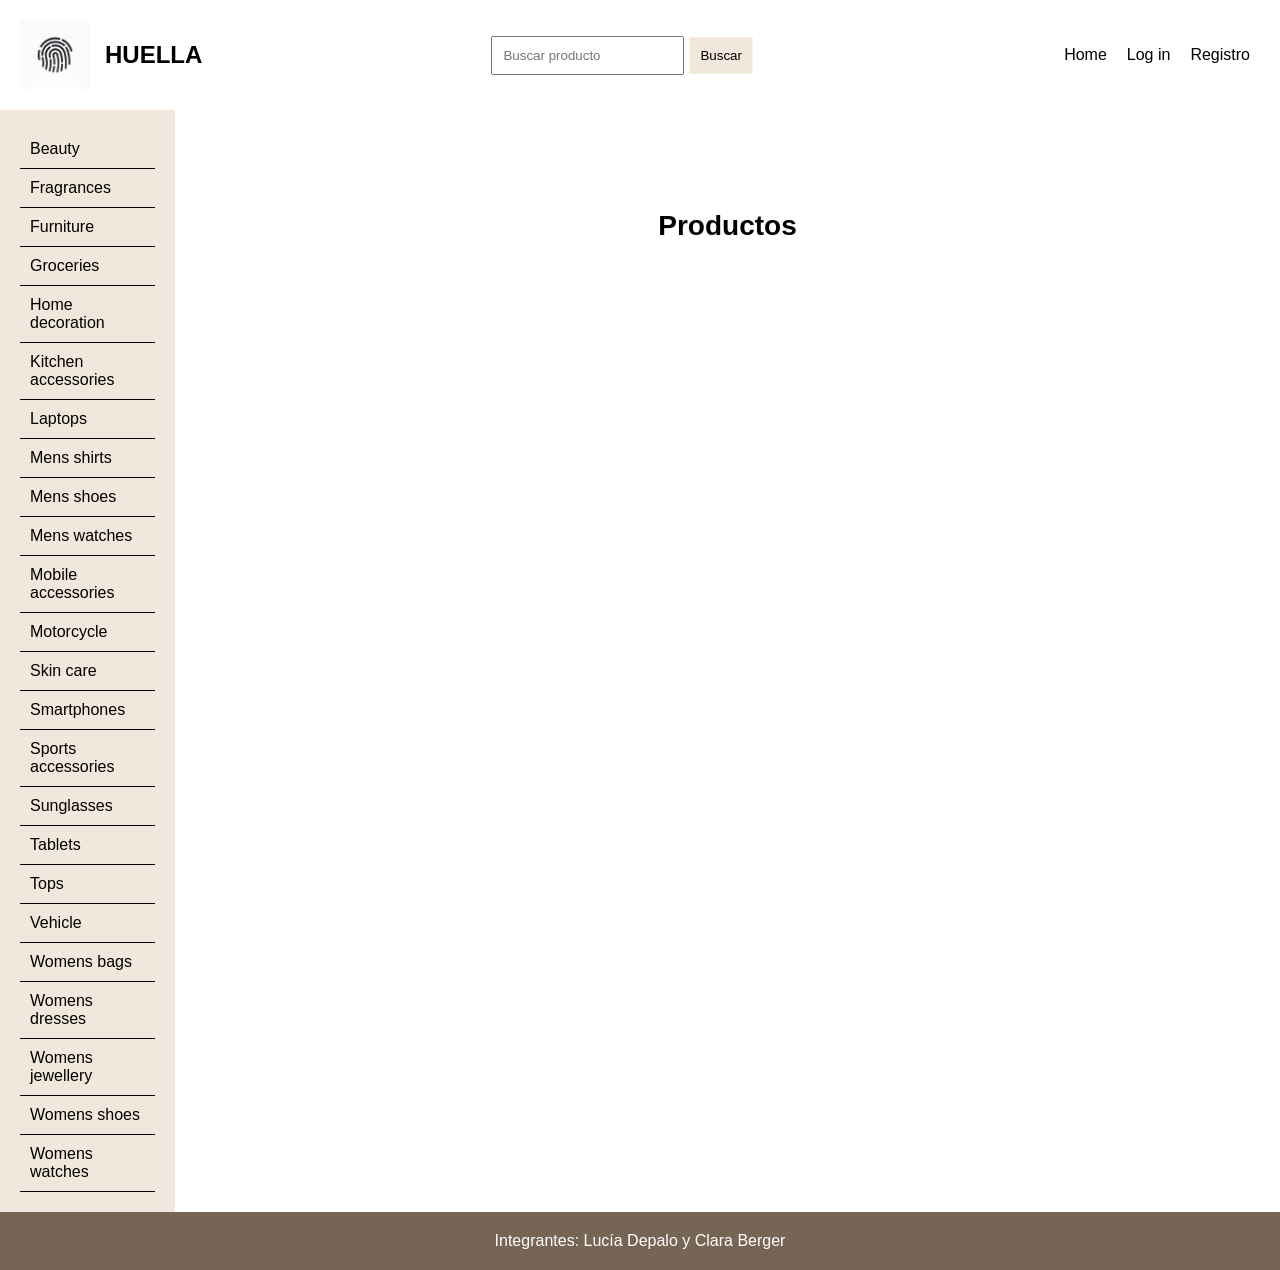
==== commit 2accc6c7: "termiandos todos los puntos y ultimas modificaciones para entregar" ====
--- a/category.html
+++ b/category.html
@@ -4,7 +4,7 @@
     <meta charset="UTF-8">
     <link rel="stylesheet" href="./css/styles.css">
     <meta name="viewport" content="width=device-width, initial-scale=1.0">
-    <title>Fragancias</title>
+    <title>HUELLA</title>
 </head>
 <body>
     <header class="header">
@@ -13,17 +13,21 @@
             <h1 class="headerlogotxt"> HUELLA </h1>
         </a>
    <form class="buscador form-busqueda" action="./search-results.html" method="get">
-    <input class="buscadorinput" type="text" name="busqueda" placeholder="Buscar fragancia">
+    <input class="buscadorinput" type="text" name="busqueda" placeholder="Buscar producto">
     <button class="buscadorboton" type="submit">Buscar</button>
     <p class="error-busqueda"></p>
 </form>
-        <nav class="nav-principal">
-            <ul class="navusuariolista">
-                <li><a class="navusuariolink" href="./index.html">Home</a></li>
-                <li><a class="navusuariolink" href="./login.html">Log in</a></li>
-                <li><a class="navusuariolink" href="./register.html">Registro</a></li>
-            </ul>
-        </nav>
+        
+<nav class="nav-principal">
+    <ul class="navusuariolista">
+        <li><a class="navusuariolink" href="./index.html">Home</a></li>
+        <li class="menu-login"><a class="navusuariolink" href="./login.html">Log in</a></li>
+        <li class="menu-registro"><a class="navusuariolink" href="./register.html">Registro</a></li>
+        <li class="menu-saludo"></li>
+        <li class="menu-logout"><a class="navusuariolink" href="#">Logout</a></li>
+    </ul>
+</nav>
+
     </header>
     <div class="contenido-principal">
     <nav class="nav-secundario">
@@ -72,5 +76,8 @@
     </footer>
     
     <script src="./js/category.js"></script>
+    <script src="./js/saludo.js"></script>
+    <script src="./js/logout.js"></script>
+    <script src="./js/search-results.js"></script>
 </body>
 </html>
--- a/css/styles.css
+++ b/css/styles.css
@@ -29,6 +29,16 @@
 }
 header form {
     padding: 10px;
+}
+
+.form-busqueda {
+    display: flex;
+    align-items: center;
+    gap: 5px;
+}
+.error-busqueda {
+    width: 100%;
+    flex-wrap: wrap;
 }
 header button {
     padding: 10px;
